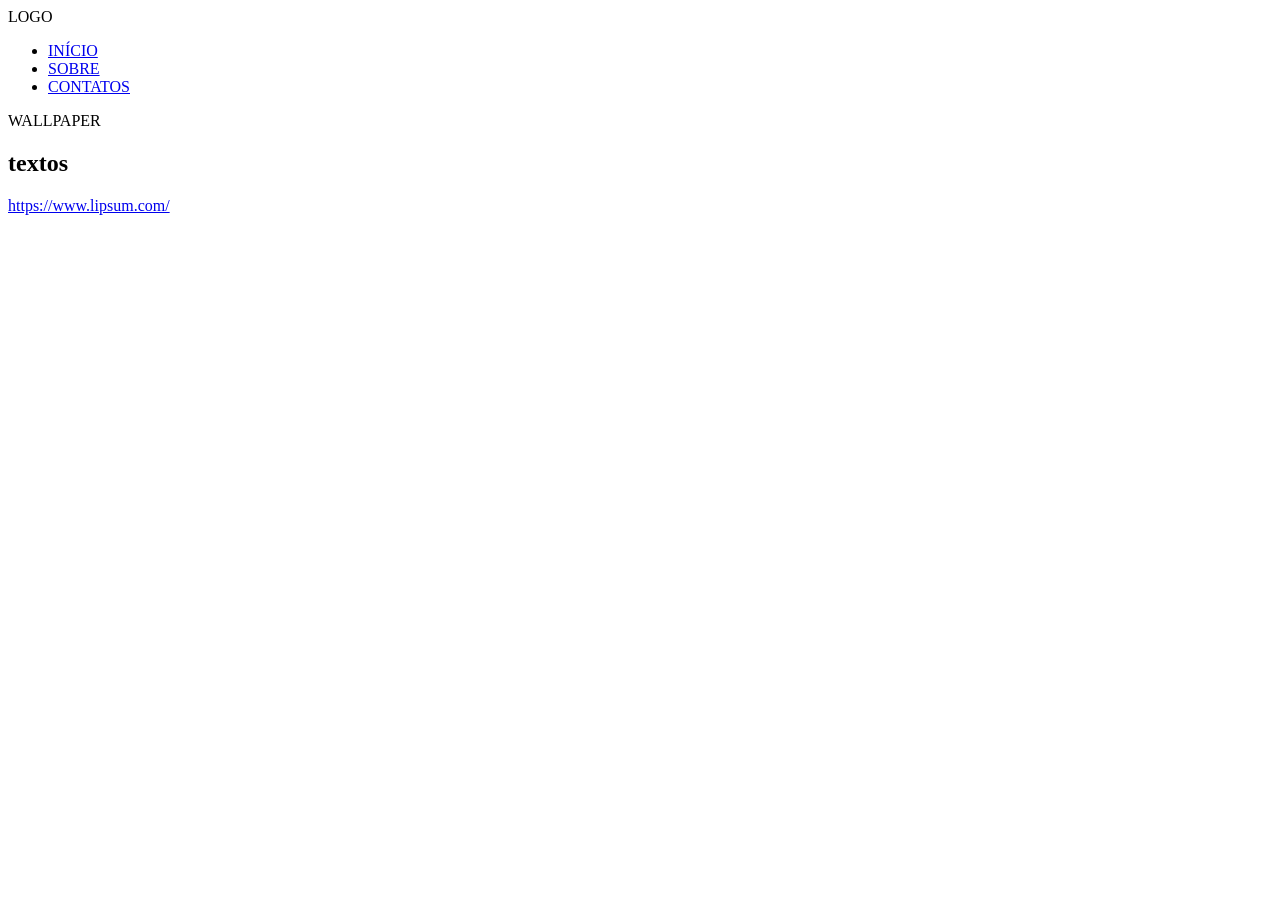
==== index.html @ 269c40d5 "Add files via upload" ====
<html lang="pt-br">
<head>
    <meta charset="UTF-8">
    <meta name="viewport" content="width=device-width, initial-scale=1.0">
    <title>Agasalho</title>
    <link rel="icon" type="image/svg+xml" href="favicon.svg">
    <link rel="stylesheet" href="styles.css">
</head>
<body>
    <div class="page">
        <header>
            <div class="header-inner">
                <div class="logo-box"> 
                    LOGO
                </div>
                <nav>
                    <ul>
                        <li><a href="#">INÍCIO</a></li>
                        <li><a href="#">SOBRE</a></li>
                        <li><a href="#">CONTATOS</a></li>
                    </ul>
                </nav>
            </div>
        </header>

        <main>
            <section class="wallpaper">
                WALLPAPER
            </section>

            <section class="content">
                <h2>textos</h2>
                <p><a href="https://www.lipsum.com/" target="_blank" rel="noopener noreferrer">https://www.lipsum.com/</a></p>
            </section>
        </main>
    </div>
</body>
</html>
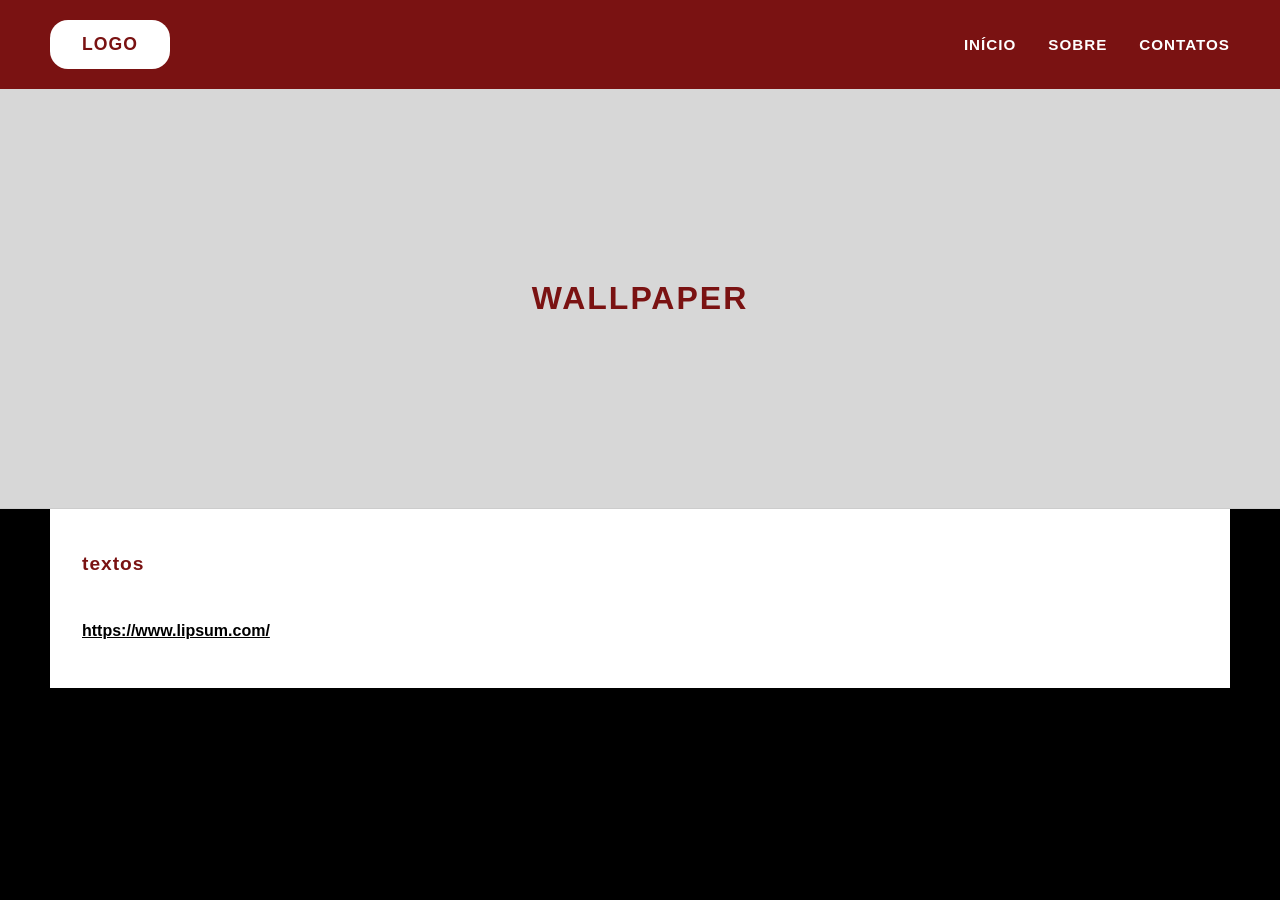
==== commit 452bba8a: "Movendo os códigos para a parte principal" ====
--- a/index.html
+++ b/index.html
@@ -1,38 +1,38 @@
-<html lang="pt-br">
-<head>
-    <meta charset="UTF-8">
-    <meta name="viewport" content="width=device-width, initial-scale=1.0">
-    <title>Agasalho</title>
-    <link rel="icon" type="image/svg+xml" href="favicon.svg">
-    <link rel="stylesheet" href="styles.css">
-</head>
-<body>
-    <div class="page">
-        <header>
-            <div class="header-inner">
-                <div class="logo-box"> 
-                    LOGO
-                </div>
-                <nav>
-                    <ul>
-                        <li><a href="#">INÍCIO</a></li>
-                        <li><a href="#">SOBRE</a></li>
-                        <li><a href="#">CONTATOS</a></li>
-                    </ul>
-                </nav>
-            </div>
-        </header>
-
-        <main>
-            <section class="wallpaper">
-                WALLPAPER
-            </section>
-
-            <section class="content">
-                <h2>textos</h2>
-                <p><a href="https://www.lipsum.com/" target="_blank" rel="noopener noreferrer">https://www.lipsum.com/</a></p>
-            </section>
-        </main>
-    </div>
-</body>
+<html lang="pt-br">
+<head>
+    <meta charset="UTF-8">
+    <meta name="viewport" content="width=device-width, initial-scale=1.0">
+    <title>Agasalho</title>
+    <link rel="icon" type="image/svg+xml" href="favicon.svg">
+    <link rel="stylesheet" href="styles.css">
+</head>
+<body>
+    <div class="page">
+        <header>
+            <div class="header-inner">
+                <div class="logo-box"> 
+                    LOGO
+                </div>
+                <nav>
+                    <ul>
+                        <li><a href="#">INÍCIO</a></li>
+                        <li><a href="#">SOBRE</a></li>
+                        <li><a href="#">CONTATOS</a></li>
+                    </ul>
+                </nav>
+            </div>
+        </header>
+
+        <main>
+            <section class="wallpaper">
+                WALLPAPER
+            </section>
+
+            <section class="content">
+                <h2>textos</h2>
+                <p><a href="https://www.lipsum.com/" target="_blank" rel="noopener noreferrer">https://www.lipsum.com/</a></p>
+            </section>
+        </main>
+    </div>
+</body>
 </html> 
--- a/styles.css
+++ b/styles.css
@@ -0,0 +1,152 @@
+:root {
+    --bg-header: #7a1212;
+    --text-white: #ffffff;
+    --text-dark: #5f1414;
+    --bg-wallpaper: #d7d7d7;
+    --section-bg: #f5f5f5;
+    --font-family: 'Segoe UI', Tahoma, Geneva, Verdana, sans-serif;
+}
+
+* {
+    box-sizing: border-box;
+    margin: 0;
+    padding: 0;
+}
+
+body {
+    font-family: var(--font-family);
+    background: #000;
+    color: var(--text-dark);
+}
+
+.page {
+    min-height: 100vh;
+    display: flex;
+    flex-direction: column;
+}
+
+header {
+    background: var(--bg-header);
+    color: var(--text-white);
+    padding: 20px 32px;
+}
+
+.header-inner {
+    max-width: 1180px;
+    margin: 0 auto;
+    display: flex;
+    align-items: center;
+    justify-content: space-between;
+    gap: 16px;
+}
+
+.logo-box {
+    display: flex;
+    align-items: center;
+    justify-content: center;
+    gap: 10px;
+    background: #fff;
+    color: var(--bg-header);
+    border-radius: 18px;
+    padding: 14px 22px;
+    font-weight: 800;
+    letter-spacing: 1px;
+    min-width: 120px;
+    text-align: center;
+    font-size: 1.1rem;
+}
+
+.logo-icon {
+    width: 22px;
+    height: 22px;
+}
+
+nav ul {
+    list-style: none;
+    display: flex;
+    gap: 32px;
+    align-items: center;
+    flex-wrap: wrap;
+}
+
+nav a {
+    text-decoration: none;
+    color: var(--text-white);
+    font-weight: 800;
+    letter-spacing: 1px;
+    font-size: 0.95rem;
+}
+
+main {
+    flex: 1;
+    width: 100%;
+    margin: 0 auto;
+}
+
+.wallpaper {
+    background: var(--bg-wallpaper);
+    min-height: 420px;
+    display: flex;
+    align-items: center;
+    justify-content: center;
+    text-transform: uppercase;
+    letter-spacing: 2px;
+    color: var(--bg-header);
+    font-size: 2rem;
+    font-weight: 800;
+    border-bottom: 1px solid #ccc;
+}
+
+.content {
+    max-width: 1180px;
+    margin: 0 auto;
+    background: #fff;
+    padding: 44px 32px;
+}
+
+.content h2 {
+    color: var(--bg-header);
+    font-size: 1.2rem;
+    margin-bottom: 18px;
+    text-transform: lowercase;
+    letter-spacing: 1px;
+}
+
+.content p {
+    font-size: 1rem;
+    line-height: 1.7;
+    max-width: 780px;
+}
+
+.content a {
+    display: inline-block;
+    margin-top: 24px;
+    color: #000;
+    text-decoration: underline;
+    font-weight: 700;
+}
+
+@media (max-width: 760px) {
+    header {
+        padding: 16px 18px;
+    }
+
+    .header-inner {
+        flex-direction: column;
+        align-items: stretch;
+    }
+
+    nav ul {
+        justify-content: center;
+        gap: 18px;
+    }
+
+    .wallpaper {
+        min-height: 320px;
+        font-size: 1.6rem;
+    }
+
+    .content {
+        padding: 28px 20px;
+    }
+}
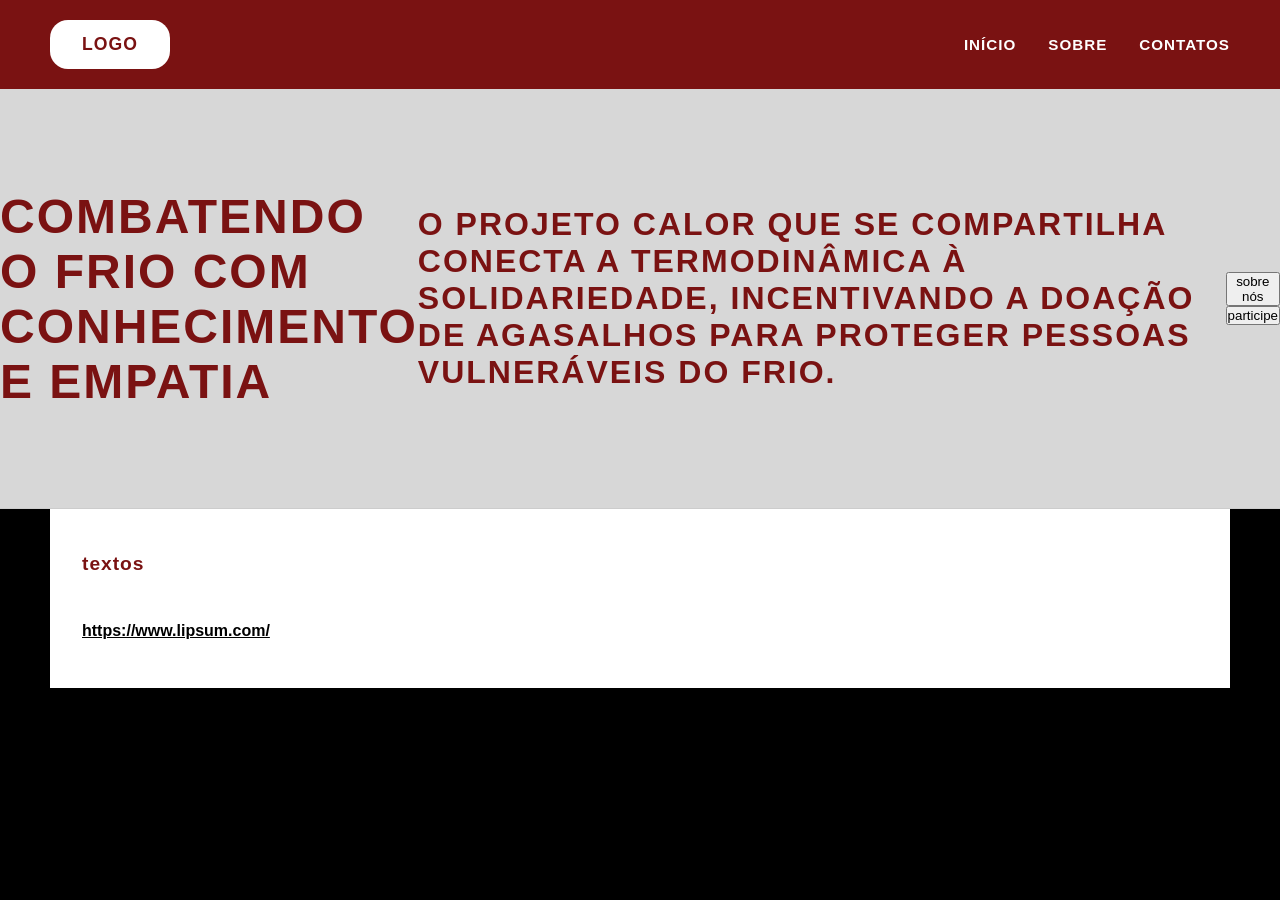
==== commit 14a51acb: "seção wallpaper" ====
--- a/index.html
+++ b/index.html
@@ -25,7 +25,12 @@
 
         <main>
             <section class="wallpaper">
-                WALLPAPER
+                <h1>Combatendo o frio com conhecimento e empatia</h1>
+                <p>O projeto Calor que se compartilha conecta a Termodinâmica à solidariedade, incentivando a doação de agasalhos para proteger pessoas vulneráveis do frio.</p>
+                <div><button class="SOBRE">sobre nós</button>
+                <button class="participe">participe</button>
+                </div>
+                <img src="Pessoacasaco.png" alt="">
             </section>
 
             <section class="content">
@@ -35,4 +40,4 @@
         </main>
     </div>
 </body>
-</html> +</html> 
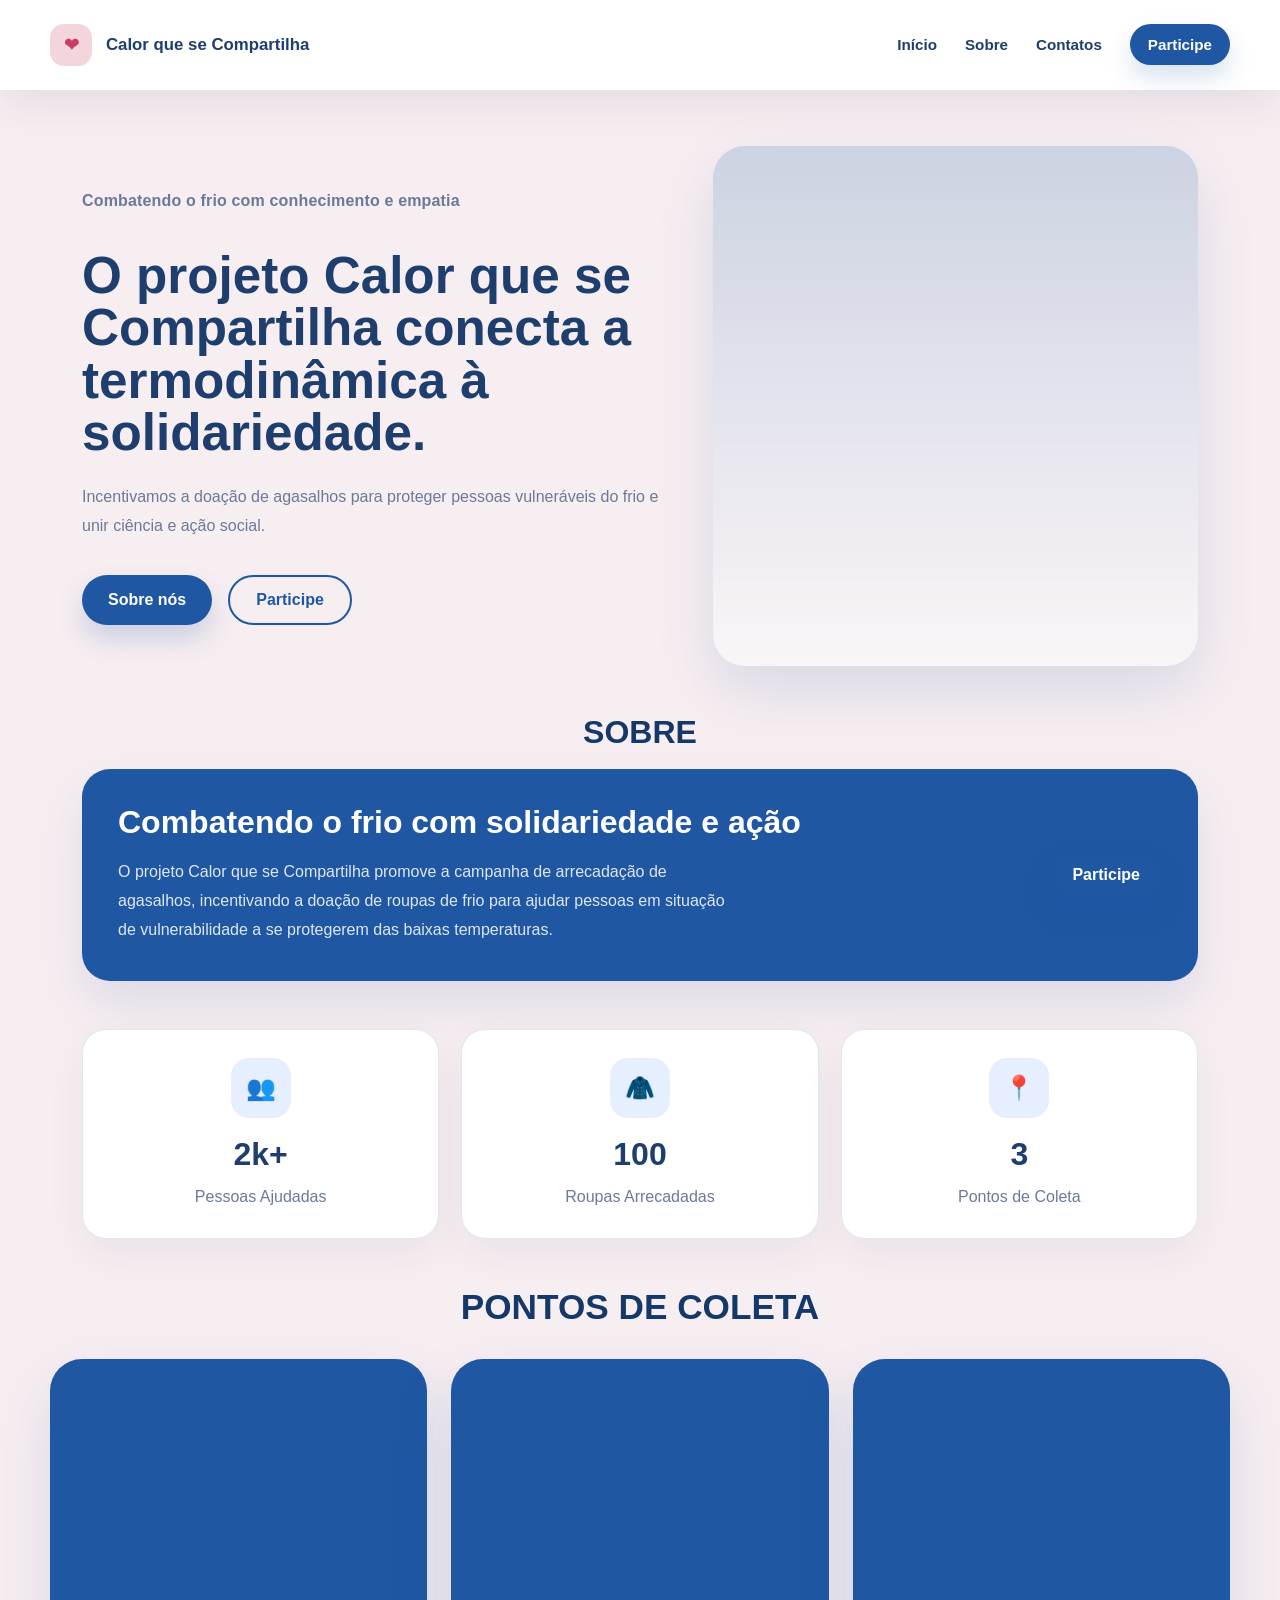
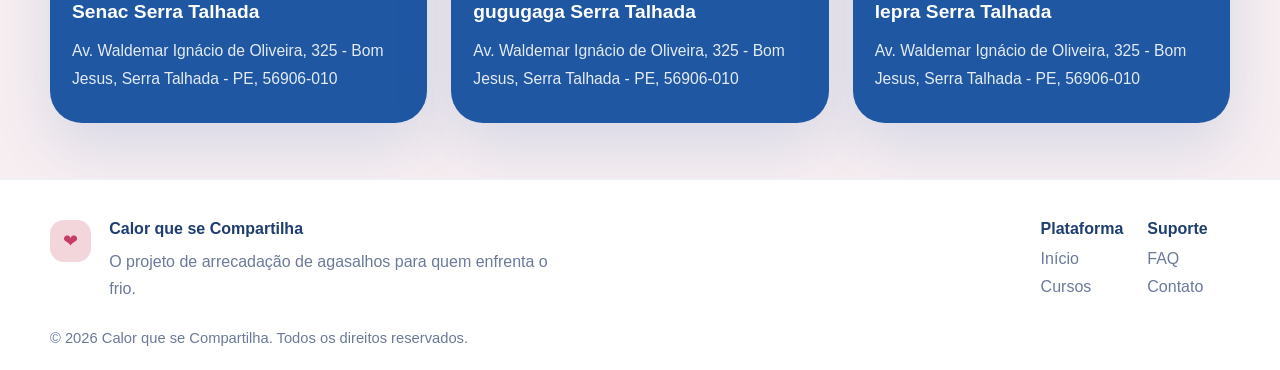
==== commit c4ec9c35: "fazendo" ====
--- a/index.html
+++ b/index.html
@@ -2,7 +2,7 @@
 <head>
     <meta charset="UTF-8">
     <meta name="viewport" content="width=device-width, initial-scale=1.0">
-    <title>Agasalho</title>
+    <title>Calor que se Compartilha</title>
     <link rel="icon" type="image/svg+xml" href="favicon.svg">
     <link rel="stylesheet" href="styles.css">
 </head>
@@ -10,34 +10,117 @@
     <div class="page">
         <header>
             <div class="header-inner">
-                <div class="logo-box"> 
-                    LOGO
-                </div>
+                <a class="logo" href="#">
+                    <span class="logo-mark" aria-hidden="true">❤</span>
+                    <span>Calor que se Compartilha</span>
+                </a>
+
                 <nav>
                     <ul>
-                        <li><a href="#">INÍCIO</a></li>
-                        <li><a href="#">SOBRE</a></li>
-                        <li><a href="#">CONTATOS</a></li>
+                        <li><a href="#">Início</a></li>
+                        <li><a href="#sobre">Sobre</a></li>
+                        <li><a href="#contatos">Contatos</a></li>
+                        <li><a class="btn-nav" href="#participe">Participe</a></li>
                     </ul>
                 </nav>
             </div>
         </header>
 
         <main>
-            <section class="wallpaper">
-                <h1>Combatendo o frio com conhecimento e empatia</h1>
-                <p>O projeto Calor que se compartilha conecta a Termodinâmica à solidariedade, incentivando a doação de agasalhos para proteger pessoas vulneráveis do frio.</p>
-                <div><button class="SOBRE">sobre nós</button>
-                <button class="participe">participe</button>
+            <section class="hero">
+                <div class="hero-copy">
+                    <p class="eyebrow">Combatendo o frio com conhecimento e empatia</p>
+                    <h1>O projeto Calor que se Compartilha conecta a termodinâmica à solidariedade.</h1>
+                    <p>Incentivamos a doação de agasalhos para proteger pessoas vulneráveis do frio e unir ciência e ação social.</p>
+                    <div class="hero-actions">
+                        <a class="btn btn-primary" href="#sobre">Sobre nós</a>
+                        <a class="btn btn-secondary" href="#participe">Participe</a>
+                    </div>
                 </div>
-                <img src="Pessoacasaco.png" alt="">
+                <div class="hero-visual" aria-hidden="true"></div>
             </section>
 
-            <section class="content">
-                <h2>textos</h2>
-                <p><a href="https://www.lipsum.com/" target="_blank" rel="noopener noreferrer">https://www.lipsum.com/</a></p>
+            <section class="about" id="sobre">
+                <div class="section-title">SOBRE</div>
+                <div class="about-card">
+                    <div>
+                        <h2>Combatendo o frio com solidariedade e ação</h2>
+                        <p>O projeto Calor que se Compartilha promove a campanha de arrecadação de agasalhos, incentivando a doação de roupas de frio para ajudar pessoas em situação de vulnerabilidade a se protegerem das baixas temperaturas.</p>
+                    </div>
+                    <a class="btn btn-primary btn-small" href="#participe">Participe</a>
+                </div>
+            </section>
+
+            <section class="stats">
+                <article class="stat-card">
+                    <div class="stat-icon">👥</div>
+                    <strong>2k+</strong>
+                    <p>Pessoas Ajudadas</p>
+                </article>
+                <article class="stat-card">
+                    <div class="stat-icon">🧥</div>
+                    <strong>100</strong>
+                    <p>Roupas Arrecadadas</p>
+                </article>
+                <article class="stat-card">
+                    <div class="stat-icon">📍</div>
+                    <strong>3</strong>
+                    <p>Pontos de Coleta</p>
+                </article>
+            </section>
+
+            <section class="collect-points" id="contatos">
+                <h2>PONTOS DE COLETA</h2>
+                <div class="points-grid">
+                    <article class="point-card">
+                        <div class="point-image image-1"></div>
+                        <div class="point-copy">
+                            <h3>Senac Serra Talhada</h3>
+                            <p>Av. Waldemar Ignácio de Oliveira, 325 - Bom Jesus, Serra Talhada - PE, 56906-010</p>
+                        </div>
+                    </article>
+                    <article class="point-card">
+                        <div class="point-image image-2"></div>
+                        <div class="point-copy">
+                            <h3>gugugaga Serra Talhada</h3>
+                            <p>Av. Waldemar Ignácio de Oliveira, 325 - Bom Jesus, Serra Talhada - PE, 56906-010</p>
+                        </div>
+                    </article>
+                    <article class="point-card">
+                        <div class="point-image image-3"></div>
+                        <div class="point-copy">
+                            <h3>lepra Serra Talhada</h3>
+                            <p>Av. Waldemar Ignácio de Oliveira, 325 - Bom Jesus, Serra Talhada - PE, 56906-010</p>
+                        </div>
+                    </article>
+                </div>
             </section>
         </main>
+
+        <footer>
+            <div class="footer-inner">
+                <div class="footer-brand">
+                    <span class="logo-mark">❤</span>
+                    <div>
+                        <strong>Calor que se Compartilha</strong>
+                        <p>O projeto de arrecadação de agasalhos para quem enfrenta o frio.</p>
+                    </div>
+                </div>
+                <div class="footer-links">
+                    <div>
+                        <span class="footer-title">Plataforma</span>
+                        <a href="#">Início</a>
+                        <a href="#">Cursos</a>
+                    </div>
+                    <div>
+                        <span class="footer-title">Suporte</span>
+                        <a href="#">FAQ</a>
+                        <a href="#">Contato</a>
+                    </div>
+                </div>
+            </div>
+            <div class="footer-copy">© 2026 Calor que se Compartilha. Todos os direitos reservados.</div>
+        </footer>
     </div>
 </body>
-</html> 
+</html> 
--- a/styles.css
+++ b/styles.css
@@ -1,9 +1,15 @@
 :root {
-    --bg-header: #7a1212;
-    --text-white: #ffffff;
-    --text-dark: #5f1414;
-    --bg-wallpaper: #d7d7d7;
-    --section-bg: #f5f5f5;
+    --bg: #f7eef1;
+    --bg-soft: #e7f1fb;
+    --bg-card: #ffffff;
+    --text-primary: #1e3e6e;
+    --text-secondary: #374a68;
+    --text-muted: #6b7a99;
+    --blue: #1f57a3;
+    --blue-dark: #143968;
+    --blue-soft: #e6efff;
+    --border: rgba(30, 62, 110, 0.12);
+    --radius: 28px;
     --font-family: 'Segoe UI', Tahoma, Geneva, Verdana, sans-serif;
 }
 
@@ -13,10 +19,19 @@
     padding: 0;
 }
 
+html {
+    scroll-behavior: smooth;
+}
+
 body {
     font-family: var(--font-family);
-    background: #000;
-    color: var(--text-dark);
+    background: var(--bg);
+    color: var(--text-primary);
+}
+
+img {
+    max-width: 100%;
+    display: block;
 }
 
 .page {
@@ -26,9 +41,12 @@
 }
 
 header {
-    background: var(--bg-header);
-    color: var(--text-white);
-    padding: 20px 32px;
+    background: #ffffff;
+    padding: 24px 32px;
+    box-shadow: 0 16px 40px rgba(23, 51, 93, 0.08);
+    position: sticky;
+    top: 0;
+    z-index: 10;
 }
 
 .header-inner {
@@ -37,98 +55,372 @@
     display: flex;
     align-items: center;
     justify-content: space-between;
-    gap: 16px;
-}
-
-.logo-box {
-    display: flex;
+    gap: 24px;
+}
+
+.logo {
+    display: inline-flex;
+    align-items: center;
+    gap: 14px;
+    color: var(--text-primary);
+    font-weight: 800;
+    text-decoration: none;
+    font-size: 1.05rem;
+}
+
+.logo-mark {
+    display: inline-flex;
     align-items: center;
     justify-content: center;
-    gap: 10px;
-    background: #fff;
-    color: var(--bg-header);
-    border-radius: 18px;
-    padding: 14px 22px;
-    font-weight: 800;
-    letter-spacing: 1px;
-    min-width: 120px;
-    text-align: center;
+    width: 42px;
+    height: 42px;
+    border-radius: 14px;
+    background: #f3d6dc;
+    color: #c63d65;
     font-size: 1.1rem;
-}
-
-.logo-icon {
-    width: 22px;
-    height: 22px;
 }
 
 nav ul {
     list-style: none;
     display: flex;
-    gap: 32px;
-    align-items: center;
+    align-items: center;
+    gap: 28px;
     flex-wrap: wrap;
 }
 
 nav a {
     text-decoration: none;
-    color: var(--text-white);
-    font-weight: 800;
-    letter-spacing: 1px;
+    color: var(--text-primary);
+    font-weight: 700;
     font-size: 0.95rem;
+}
+
+.btn-nav {
+    padding: 12px 18px;
+    border-radius: 999px;
+    background: var(--blue);
+    color: #fff;
+    box-shadow: 0 12px 24px rgba(31, 87, 163, 0.18);
 }
 
 main {
     flex: 1;
     width: 100%;
-    margin: 0 auto;
-}
-
-.wallpaper {
-    background: var(--bg-wallpaper);
-    min-height: 420px;
-    display: flex;
+}
+
+.hero {
+    display: grid;
+    grid-template-columns: 1.2fr 1fr;
+    gap: 48px;
+    align-items: center;
+    max-width: 1180px;
+    margin: 0 auto;
+    padding: 56px 32px 36px;
+}
+
+.hero-copy {
+    max-width: 620px;
+}
+
+.eyebrow {
+    display: inline-block;
+    margin-bottom: 22px;
+    font-weight: 700;
+    color: var(--blue);
+    letter-spacing: 0.01em;
+}
+
+.hero h1 {
+    font-size: clamp(2.7rem, 4vw, 4.2rem);
+    line-height: 1.02;
+    margin-bottom: 24px;
+    color: var(--text-primary);
+}
+
+.hero-copy p {
+    max-width: 590px;
+    line-height: 1.8;
+    color: var(--text-muted);
+    margin-bottom: 34px;
+    font-size: 1rem;
+}
+
+.hero-actions {
+    display: flex;
+    flex-wrap: wrap;
+    gap: 16px;
+}
+
+.btn {
+    display: inline-flex;
     align-items: center;
     justify-content: center;
-    text-transform: uppercase;
-    letter-spacing: 2px;
-    color: var(--bg-header);
+    padding: 14px 26px;
+    border-radius: 999px;
+    font-weight: 700;
+    text-decoration: none;
+    transition: transform 0.25s ease, box-shadow 0.25s ease, background 0.25s ease;
+}
+
+.btn:hover {
+    transform: translateY(-1px);
+}
+
+.btn-primary {
+    background: var(--blue);
+    color: #fff;
+    box-shadow: 0 14px 28px rgba(31, 87, 163, 0.2);
+}
+
+.btn-secondary {
+    background: transparent;
+    border: 2px solid var(--blue);
+    color: var(--blue);
+}
+
+.btn-small {
+    padding: 12px 22px;
+}
+
+.hero-visual {
+    min-height: 520px;
+    border-radius: 32px;
+    background: linear-gradient(180deg, rgba(10, 87, 160, 0.18) 0%, rgba(255,255,255,0.42) 100%), url('https://images.unsplash.com/photo-1519681393784-d120267933ba?auto=format&fit=crop&w=900&q=80') center/cover no-repeat;
+    box-shadow: 0 24px 60px rgba(31, 87, 163, 0.14);
+}
+
+.section-title {
+    max-width: 1180px;
+    margin: 0 auto;
+    text-align: center;
     font-size: 2rem;
     font-weight: 800;
-    border-bottom: 1px solid #ccc;
-}
-
-.content {
-    max-width: 1180px;
-    margin: 0 auto;
+    color: var(--blue-dark);
+    margin-bottom: 18px;
+}
+
+.about {
+    max-width: 1180px;
+    margin: 0 auto;
+    padding: 12px 32px 48px;
+}
+
+.about-card {
+    background: var(--blue);
+    color: #fff;
+    border-radius: var(--radius);
+    padding: 36px;
+    display: flex;
+    justify-content: space-between;
+    gap: 24px;
+    align-items: center;
+    box-shadow: 0 24px 50px rgba(31, 87, 163, 0.12);
+}
+
+.about-card h2 {
+    font-size: 2rem;
+    line-height: 1.1;
+    margin-bottom: 18px;
+}
+
+.about-card p {
+    max-width: 620px;
+    line-height: 1.8;
+    color: rgba(255,255,255,0.86);
+}
+
+.stats {
+    display: grid;
+    grid-template-columns: repeat(3, minmax(0, 1fr));
+    gap: 22px;
+    max-width: 1180px;
+    margin: 0 auto;
+    padding: 0 32px 48px;
+}
+
+.stat-card {
     background: #fff;
-    padding: 44px 32px;
-}
-
-.content h2 {
-    color: var(--bg-header);
+    border: 1px solid var(--border);
+    border-radius: 24px;
+    padding: 28px 24px;
+    text-align: center;
+    box-shadow: 0 16px 40px rgba(23, 51, 93, 0.06);
+}
+
+.stat-icon {
+    width: 60px;
+    height: 60px;
+    margin: 0 auto 18px;
+    border-radius: 18px;
+    background: var(--blue-soft);
+    display: grid;
+    place-items: center;
+    font-size: 1.5rem;
+}
+
+.stat-card strong {
+    display: block;
+    font-size: 2rem;
+    margin-bottom: 10px;
+    color: var(--text-primary);
+}
+
+.stat-card p {
+    color: var(--text-muted);
+    line-height: 1.7;
+}
+
+.collect-points {
+    max-width: 1180px;
+    margin: 0 auto;
+    padding-bottom: 56px;
+}
+
+.collect-points h2 {
+    text-align: center;
+    font-size: 2.2rem;
+    color: var(--blue-dark);
+    margin-bottom: 32px;
+}
+
+.points-grid {
+    display: grid;
+    grid-template-columns: repeat(3, minmax(0, 1fr));
+    gap: 24px;
+}
+
+.point-card {
+    background: var(--blue);
+    border-radius: 32px;
+    overflow: hidden;
+    color: #fff;
+    box-shadow: 0 24px 60px rgba(31, 87, 163, 0.14);
+}
+
+.point-image {
+    min-height: 220px;
+    background-size: cover;
+    background-position: center;
+}
+
+.image-1 {
+    background-image: url('https://images.unsplash.com/photo-1500530855697-b586d89ba3ee?auto=format&fit=crop&w=900&q=80');
+}
+
+.image-2 {
+    background-image: url('https://images.unsplash.com/photo-1512436991641-6745cdb1723f?auto=format&fit=crop&w=900&q=80');
+}
+
+.image-3 {
+    background-image: url('https://images.unsplash.com/photo-1500648767791-00dcc994a43e?auto=format&fit=crop&w=900&q=80');
+}
+
+.point-copy {
+    padding: 22px 22px 30px;
+}
+
+.point-copy h3 {
+    margin-bottom: 14px;
     font-size: 1.2rem;
-    margin-bottom: 18px;
-    text-transform: lowercase;
-    letter-spacing: 1px;
-}
-
-.content p {
+}
+
+.point-copy p {
+    line-height: 1.8;
+    color: rgba(255,255,255,0.88);
+    font-size: 0.98rem;
+}
+
+footer {
+    background: #ffffff;
+    padding: 40px 32px 24px;
+    border-top: 1px solid rgba(31, 87, 163, 0.08);
+}
+
+.footer-inner {
+    max-width: 1180px;
+    margin: 0 auto;
+    display: flex;
+    justify-content: space-between;
+    gap: 32px;
+    flex-wrap: wrap;
+    align-items: flex-start;
+}
+
+.footer-brand {
+    display: flex;
+    align-items: flex-start;
+    gap: 18px;
+    max-width: 520px;
+}
+
+.footer-brand strong {
+    display: block;
+    margin-bottom: 10px;
     font-size: 1rem;
+}
+
+.footer-brand p {
+    color: var(--text-muted);
     line-height: 1.7;
-    max-width: 780px;
-}
-
-.content a {
-    display: inline-block;
-    margin-top: 24px;
-    color: #000;
-    text-decoration: underline;
-    font-weight: 700;
-}
-
-@media (max-width: 760px) {
+}
+
+.footer-links {
+    display: grid;
+    grid-template-columns: repeat(2, minmax(0, 1fr));
+    gap: 24px;
+}
+
+.footer-title {
+    display: block;
+    font-weight: 800;
+    margin-bottom: 12px;
+    color: var(--text-primary);
+}
+
+footer a {
+    display: block;
+    color: var(--text-muted);
+    text-decoration: none;
+    margin-bottom: 10px;
+    transition: color 0.2s ease;
+}
+
+footer a:hover {
+    color: var(--blue);
+}
+
+.footer-copy {
+    max-width: 1180px;
+    margin: 24px auto 0;
+    color: var(--text-muted);
+    font-size: 0.92rem;
+}
+
+@media (max-width: 980px) {
+    .hero {
+        grid-template-columns: 1fr;
+    }
+
+    .hero-visual {
+        min-height: 420px;
+    }
+
+    .about-card {
+        flex-direction: column;
+        align-items: stretch;
+        text-align: left;
+    }
+
+    .stats,
+    .points-grid,
+    .footer-links {
+        grid-template-columns: 1fr;
+    }
+}
+
+@media (max-width: 680px) {
     header {
-        padding: 16px 18px;
+        padding: 18px 20px;
     }
 
     .header-inner {
@@ -138,15 +430,24 @@
 
     nav ul {
         justify-content: center;
-        gap: 18px;
-    }
-
-    .wallpaper {
-        min-height: 320px;
-        font-size: 1.6rem;
-    }
-
-    .content {
-        padding: 28px 20px;
-    }
-}
+        gap: 16px;
+    }
+
+    .hero {
+        padding: 40px 20px 28px;
+    }
+
+    .section-title,
+    .collect-points h2 {
+        font-size: 1.75rem;
+    }
+
+    .about-card {
+        padding: 28px;
+    }
+
+    .point-card {
+        border-radius: 24px;
+    }
+}
+
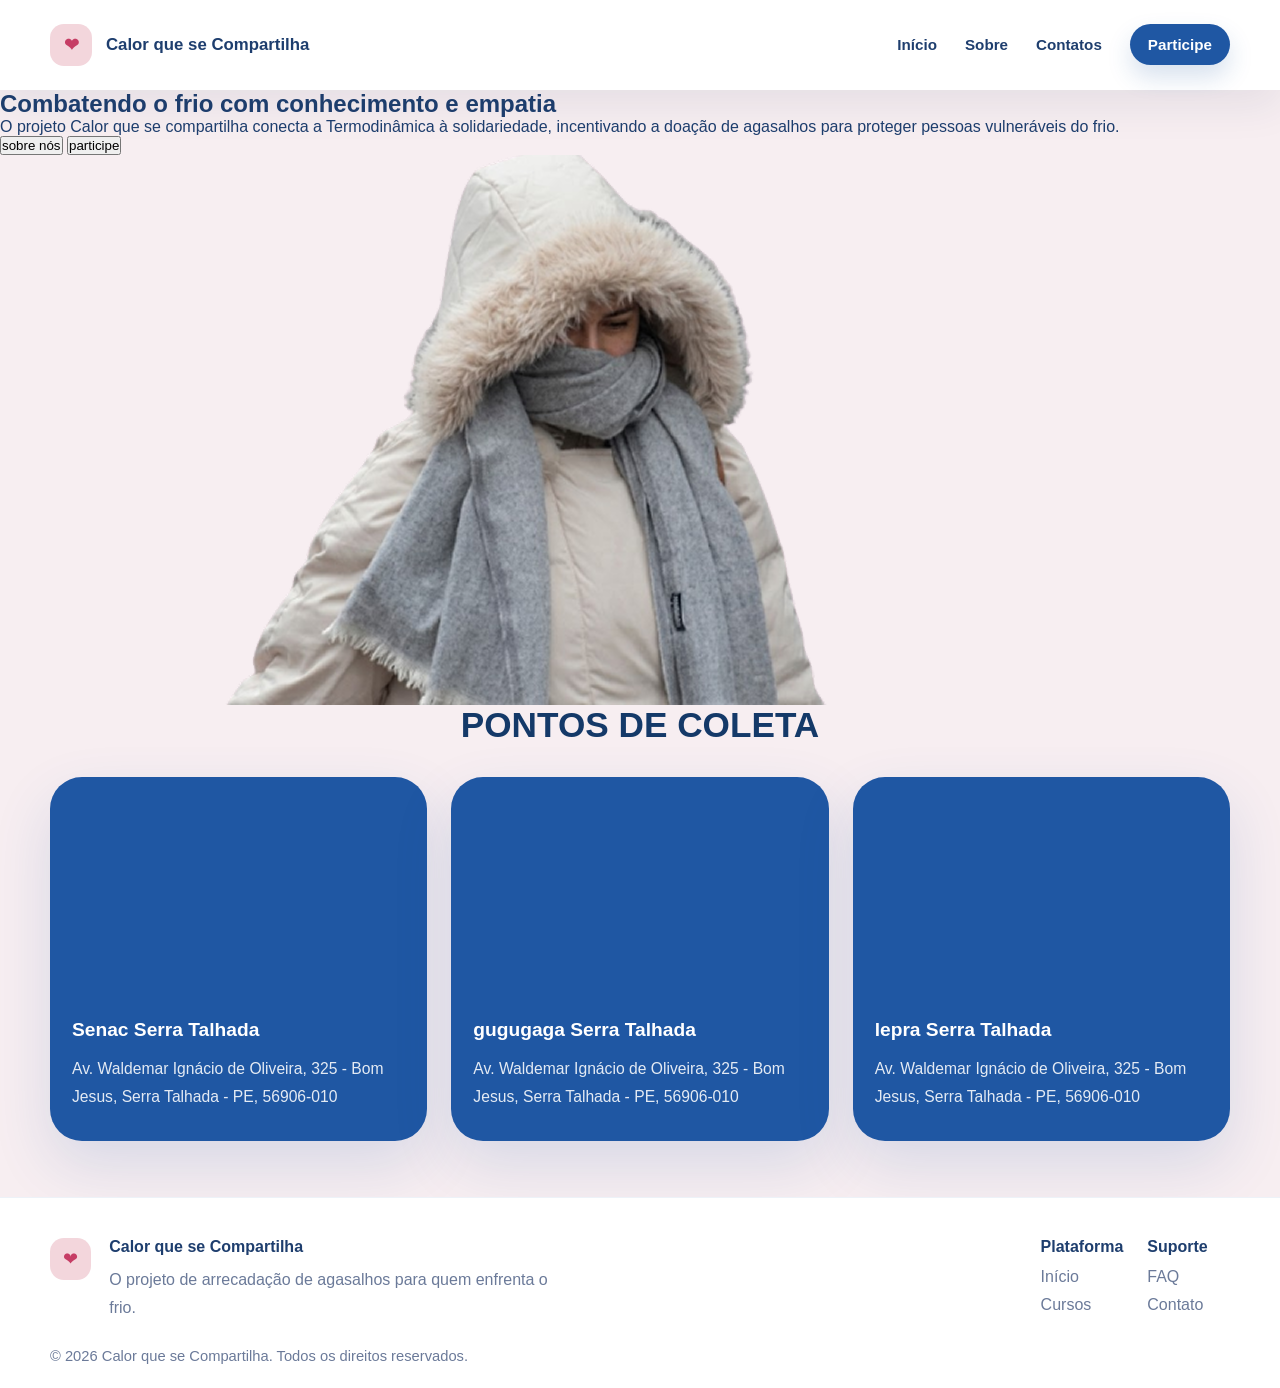
==== commit cc3c5e78: "Merge branch 'main' of https://github.com/MagdyelDev/Projeto_Campanha_de_Agasalhos" ====
--- a/index.html
+++ b/index.html
@@ -27,46 +27,13 @@
         </header>
 
         <main>
-            <section class="hero">
-                <div class="hero-copy">
-                    <p class="eyebrow">Combatendo o frio com conhecimento e empatia</p>
-                    <h1>O projeto Calor que se Compartilha conecta a termodinâmica à solidariedade.</h1>
-                    <p>Incentivamos a doação de agasalhos para proteger pessoas vulneráveis do frio e unir ciência e ação social.</p>
-                    <div class="hero-actions">
-                        <a class="btn btn-primary" href="#sobre">Sobre nós</a>
-                        <a class="btn btn-secondary" href="#participe">Participe</a>
-                    </div>
+            <section class="wallpaper">
+                <h1>Combatendo o frio com conhecimento e empatia</h1>
+                <p>O projeto Calor que se compartilha conecta a Termodinâmica à solidariedade, incentivando a doação de agasalhos para proteger pessoas vulneráveis do frio.</p>
+                <div><button class="SOBRE">sobre nós</button>
+                <button class="participe">participe</button>
                 </div>
-                <div class="hero-visual" aria-hidden="true"></div>
-            </section>
-
-            <section class="about" id="sobre">
-                <div class="section-title">SOBRE</div>
-                <div class="about-card">
-                    <div>
-                        <h2>Combatendo o frio com solidariedade e ação</h2>
-                        <p>O projeto Calor que se Compartilha promove a campanha de arrecadação de agasalhos, incentivando a doação de roupas de frio para ajudar pessoas em situação de vulnerabilidade a se protegerem das baixas temperaturas.</p>
-                    </div>
-                    <a class="btn btn-primary btn-small" href="#participe">Participe</a>
-                </div>
-            </section>
-
-            <section class="stats">
-                <article class="stat-card">
-                    <div class="stat-icon">👥</div>
-                    <strong>2k+</strong>
-                    <p>Pessoas Ajudadas</p>
-                </article>
-                <article class="stat-card">
-                    <div class="stat-icon">🧥</div>
-                    <strong>100</strong>
-                    <p>Roupas Arrecadadas</p>
-                </article>
-                <article class="stat-card">
-                    <div class="stat-icon">📍</div>
-                    <strong>3</strong>
-                    <p>Pontos de Coleta</p>
-                </article>
+                <img src="Pessoacasaco.png" alt="">
             </section>
 
             <section class="collect-points" id="contatos">
@@ -123,4 +90,4 @@
         </footer>
     </div>
 </body>
-</html> +</html> 
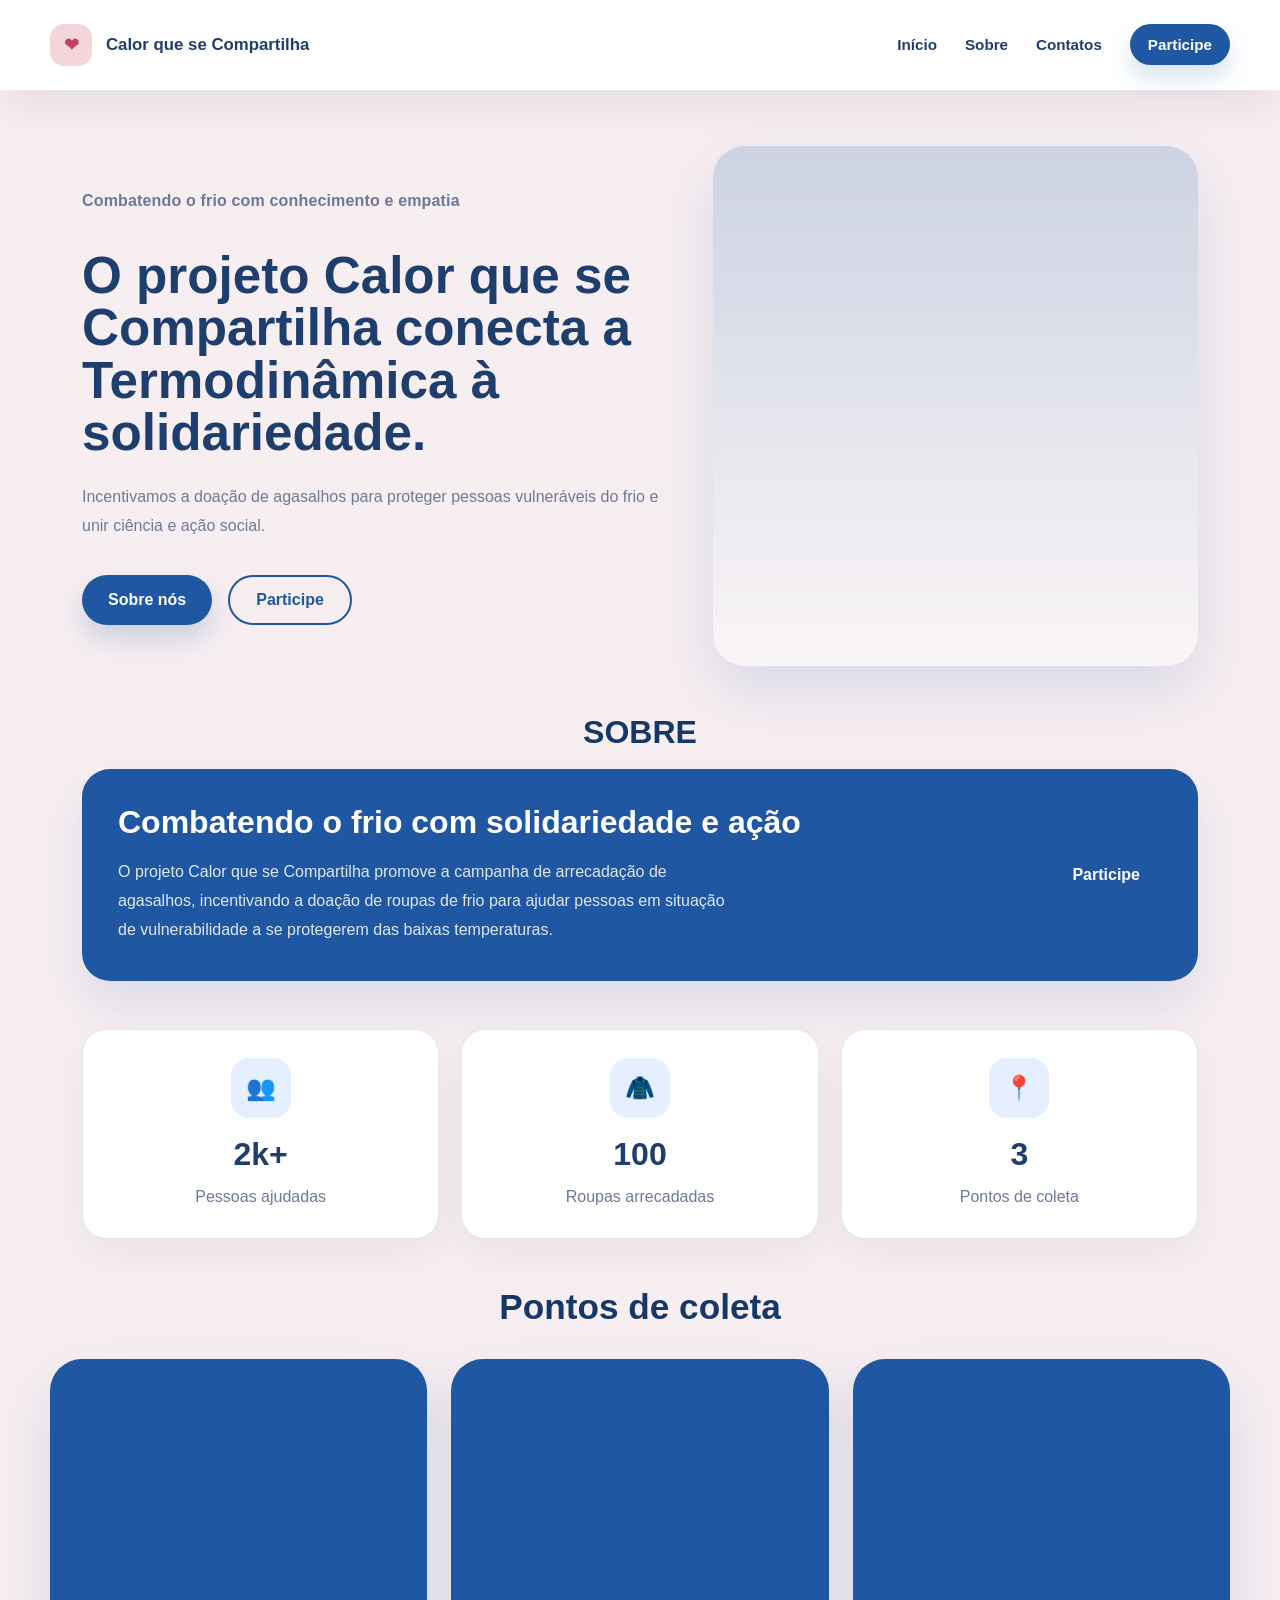
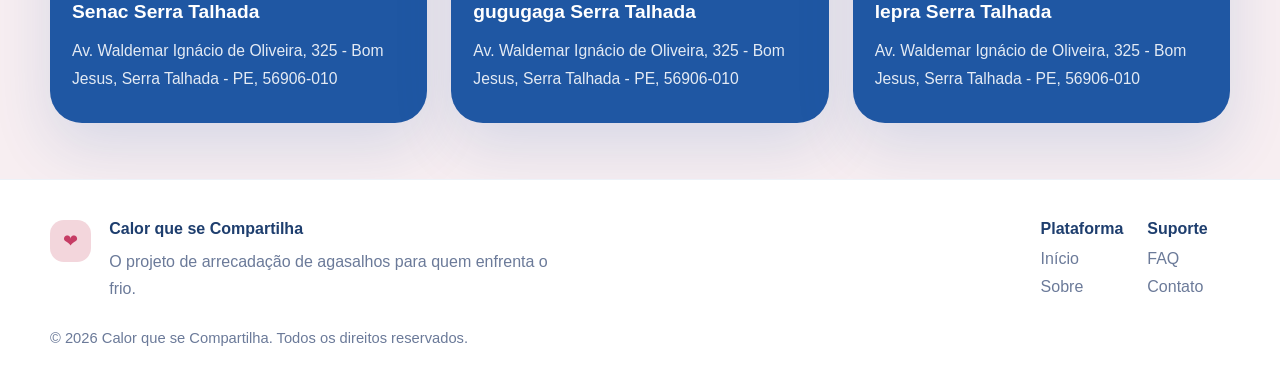
==== commit 98c52353: "faaaaaahhh" ====
--- a/index.html
+++ b/index.html
@@ -14,10 +14,9 @@
                     <span class="logo-mark" aria-hidden="true">❤</span>
                     <span>Calor que se Compartilha</span>
                 </a>
-
                 <nav>
                     <ul>
-                        <li><a href="#">Início</a></li>
+                        <li><a href="#inicio">Início</a></li>
                         <li><a href="#sobre">Sobre</a></li>
                         <li><a href="#contatos">Contatos</a></li>
                         <li><a class="btn-nav" href="#participe">Participe</a></li>
@@ -27,17 +26,50 @@
         </header>
 
         <main>
-            <section class="wallpaper">
-                <h1>Combatendo o frio com conhecimento e empatia</h1>
-                <p>O projeto Calor que se compartilha conecta a Termodinâmica à solidariedade, incentivando a doação de agasalhos para proteger pessoas vulneráveis do frio.</p>
-                <div><button class="SOBRE">sobre nós</button>
-                <button class="participe">participe</button>
+            <section class="hero" id="inicio">
+                <div class="hero-copy">
+                    <p class="eyebrow">Combatendo o frio com conhecimento e empatia</p>
+                    <h1>O projeto Calor que se Compartilha conecta a Termodinâmica à solidariedade.</h1>
+                    <p>Incentivamos a doação de agasalhos para proteger pessoas vulneráveis do frio e unir ciência e ação social.</p>
+                    <div class="hero-actions">
+                        <a class="btn btn-primary" href="#sobre">Sobre nós</a>
+                        <a class="btn btn-secondary" href="#participe">Participe</a>
+                    </div>
                 </div>
-                <img src="Pessoacasaco.png" alt="">
+                <div class="hero-visual" aria-hidden="true"></div>
             </section>
 
-            <section class="collect-points" id="contatos">
-                <h2>PONTOS DE COLETA</h2>
+            <section class="about" id="sobre">
+                <div class="section-title">SOBRE</div>
+                <div class="about-card">
+                    <div>
+                        <h2>Combatendo o frio com solidariedade e ação</h2>
+                        <p>O projeto Calor que se Compartilha promove a campanha de arrecadação de agasalhos, incentivando a doação de roupas de frio para ajudar pessoas em situação de vulnerabilidade a se protegerem das baixas temperaturas.</p>
+                    </div>
+                    <a class="btn btn-primary btn-small" href="#participe">Participe</a>
+                </div>
+            </section>
+
+            <section class="stats">
+                <article class="stat-card">
+                    <div class="stat-icon">👥</div>
+                    <strong>2k+</strong>
+                    <p>Pessoas ajudadas</p>
+                </article>
+                <article class="stat-card">
+                    <div class="stat-icon">🧥</div>
+                    <strong>100</strong>
+                    <p>Roupas arrecadadas</p>
+                </article>
+                <article class="stat-card">
+                    <div class="stat-icon">📍</div>
+                    <strong>3</strong>
+                    <p>Pontos de coleta</p>
+                </article>
+            </section>
+
+            <section class="collect-points" id="participe">
+                <h2>Pontos de coleta</h2>
                 <div class="points-grid">
                     <article class="point-card">
                         <div class="point-image image-1"></div>
@@ -77,7 +109,7 @@
                     <div>
                         <span class="footer-title">Plataforma</span>
                         <a href="#">Início</a>
-                        <a href="#">Cursos</a>
+                        <a href="#">Sobre</a>
                     </div>
                     <div>
                         <span class="footer-title">Suporte</span>
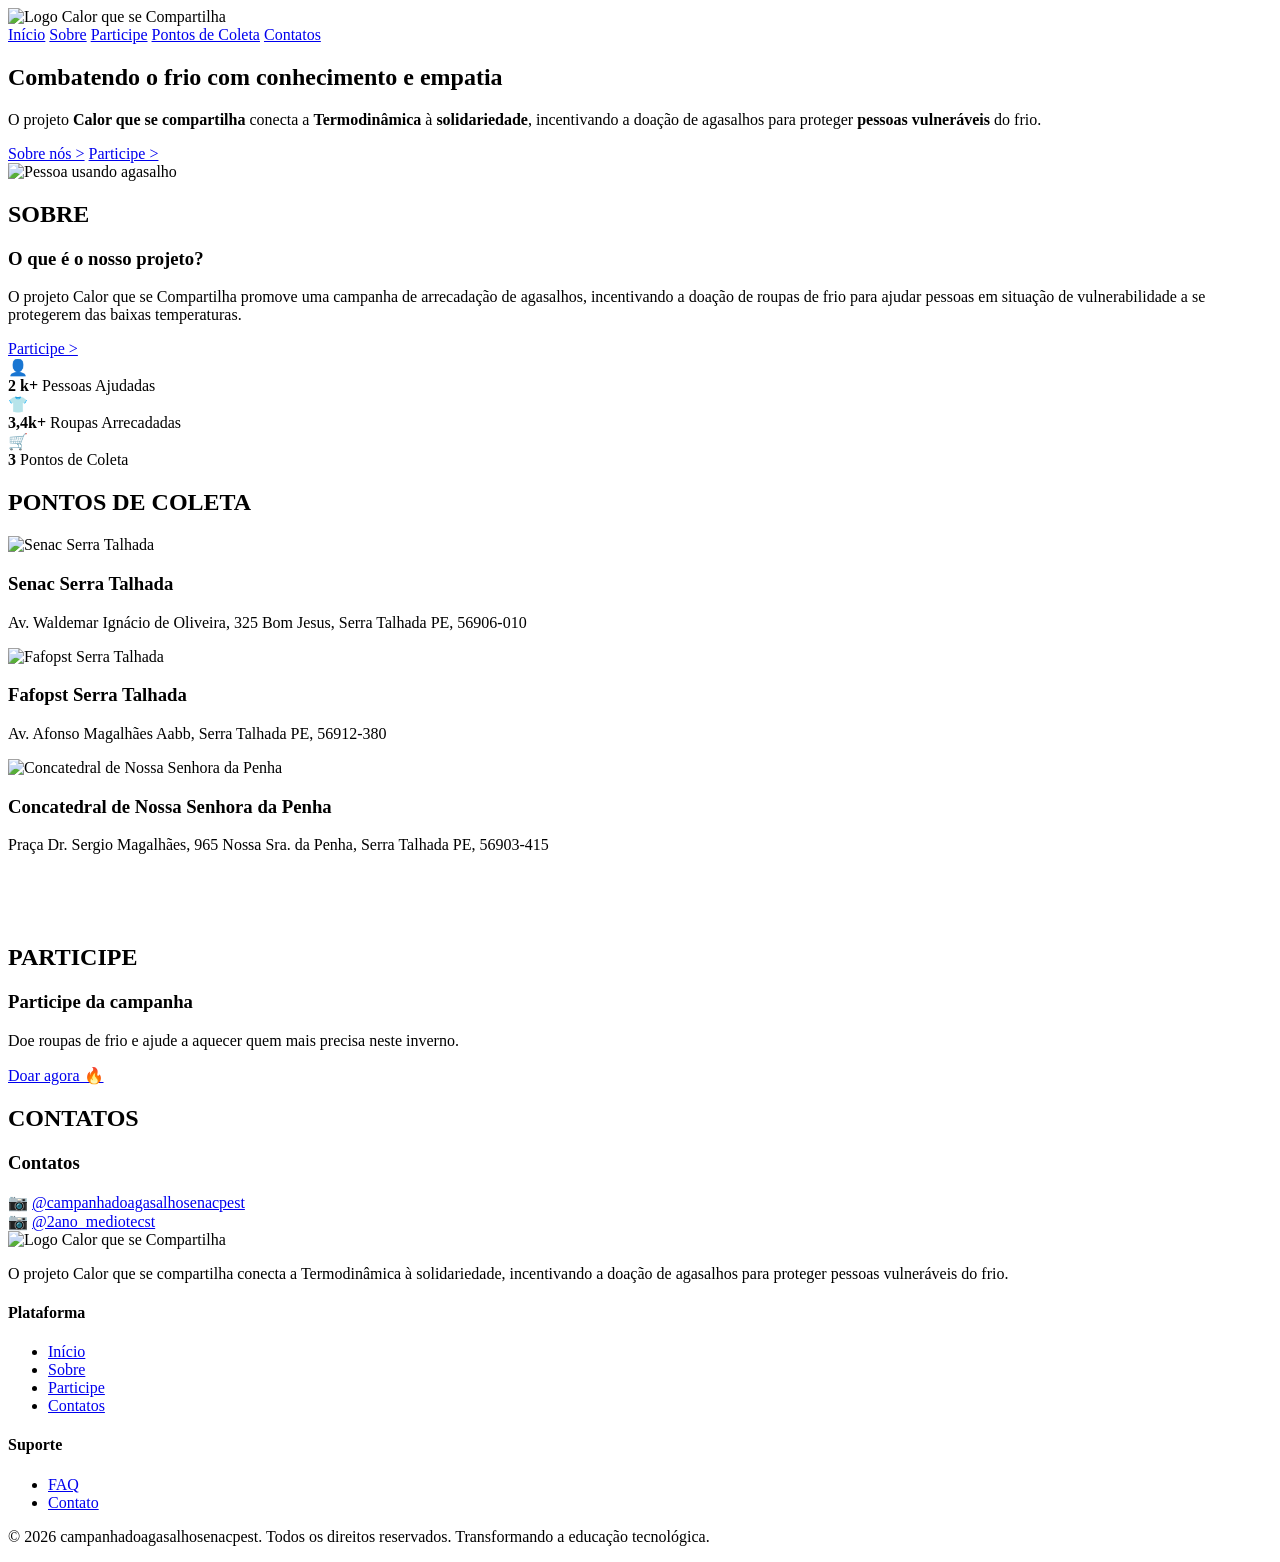
==== commit 8044652a: "Refactor index.html structure and update styles" ====
--- a/index.html
+++ b/index.html
@@ -1,125 +1,167 @@
-<html lang="pt-br">
+<!DOCTYPE html>
+<html lang="pt-BR">
 <head>
     <meta charset="UTF-8">
     <meta name="viewport" content="width=device-width, initial-scale=1.0">
     <title>Calor que se Compartilha</title>
-    <link rel="icon" type="image/svg+xml" href="favicon.svg">
-    <link rel="stylesheet" href="styles.css">
+    <link href="https://fonts.googleapis.com/css2?family=Roboto:wght@400;500;700&display=swap" rel="stylesheet">
+    <link rel="stylesheet" href="style.css">
 </head>
 <body>
-    <div class="page">
-        <header>
-            <div class="header-inner">
-                <a class="logo" href="#">
-                    <span class="logo-mark" aria-hidden="true">❤</span>
-                    <span>Calor que se Compartilha</span>
-                </a>
-                <nav>
-                    <ul>
-                        <li><a href="#inicio">Início</a></li>
-                        <li><a href="#sobre">Sobre</a></li>
-                        <li><a href="#contatos">Contatos</a></li>
-                        <li><a class="btn-nav" href="#participe">Participe</a></li>
-                    </ul>
-                </nav>
-            </div>
-        </header>
+    <header>
+        <img src="logo.png" alt="Logo Calor que se Compartilha">
+        <nav>
+            <a href="#inicio">Início</a>
+            <a href="#sobre">Sobre</a>
+            <a href="#participe">Participe</a>
+            <a href="#pontos">Pontos de Coleta</a>
+            <a href="#contatos">Contatos</a>
+        </nav>
+    </header>
 
-        <main>
-            <section class="hero" id="inicio">
-                <div class="hero-copy">
-                    <p class="eyebrow">Combatendo o frio com conhecimento e empatia</p>
-                    <h1>O projeto Calor que se Compartilha conecta a Termodinâmica à solidariedade.</h1>
-                    <p>Incentivamos a doação de agasalhos para proteger pessoas vulneráveis do frio e unir ciência e ação social.</p>
-                    <div class="hero-actions">
-                        <a class="btn btn-primary" href="#sobre">Sobre nós</a>
-                        <a class="btn btn-secondary" href="#participe">Participe</a>
-                    </div>
-                </div>
-                <div class="hero-visual" aria-hidden="true"></div>
-            </section>
-
-            <section class="about" id="sobre">
-                <div class="section-title">SOBRE</div>
-                <div class="about-card">
-                    <div>
-                        <h2>Combatendo o frio com solidariedade e ação</h2>
-                        <p>O projeto Calor que se Compartilha promove a campanha de arrecadação de agasalhos, incentivando a doação de roupas de frio para ajudar pessoas em situação de vulnerabilidade a se protegerem das baixas temperaturas.</p>
-                    </div>
-                    <a class="btn btn-primary btn-small" href="#participe">Participe</a>
-                </div>
-            </section>
-
-            <section class="stats">
-                <article class="stat-card">
-                    <div class="stat-icon">👥</div>
-                    <strong>2k+</strong>
-                    <p>Pessoas ajudadas</p>
-                </article>
-                <article class="stat-card">
-                    <div class="stat-icon">🧥</div>
-                    <strong>100</strong>
-                    <p>Roupas arrecadadas</p>
-                </article>
-                <article class="stat-card">
-                    <div class="stat-icon">📍</div>
-                    <strong>3</strong>
-                    <p>Pontos de coleta</p>
-                </article>
-            </section>
-
-            <section class="collect-points" id="participe">
-                <h2>Pontos de coleta</h2>
-                <div class="points-grid">
-                    <article class="point-card">
-                        <div class="point-image image-1"></div>
-                        <div class="point-copy">
-                            <h3>Senac Serra Talhada</h3>
-                            <p>Av. Waldemar Ignácio de Oliveira, 325 - Bom Jesus, Serra Talhada - PE, 56906-010</p>
-                        </div>
-                    </article>
-                    <article class="point-card">
-                        <div class="point-image image-2"></div>
-                        <div class="point-copy">
-                            <h3>gugugaga Serra Talhada</h3>
-                            <p>Av. Waldemar Ignácio de Oliveira, 325 - Bom Jesus, Serra Talhada - PE, 56906-010</p>
-                        </div>
-                    </article>
-                    <article class="point-card">
-                        <div class="point-image image-3"></div>
-                        <div class="point-copy">
-                            <h3>lepra Serra Talhada</h3>
-                            <p>Av. Waldemar Ignácio de Oliveira, 325 - Bom Jesus, Serra Talhada - PE, 56906-010</p>
-                        </div>
-                    </article>
-                </div>
-            </section>
-        </main>
-
-        <footer>
-            <div class="footer-inner">
-                <div class="footer-brand">
-                    <span class="logo-mark">❤</span>
-                    <div>
-                        <strong>Calor que se Compartilha</strong>
-                        <p>O projeto de arrecadação de agasalhos para quem enfrenta o frio.</p>
-                    </div>
-                </div>
-                <div class="footer-links">
-                    <div>
-                        <span class="footer-title">Plataforma</span>
-                        <a href="#">Início</a>
-                        <a href="#">Sobre</a>
-                    </div>
-                    <div>
-                        <span class="footer-title">Suporte</span>
-                        <a href="#">FAQ</a>
-                        <a href="#">Contato</a>
-                    </div>
+    <main>
+        <section id="inicio">
+            <div class="inicio-texto">
+                <h1>Combatendo o frio com conhecimento e empatia</h1>
+                <p>
+                    O projeto <strong>Calor que se compartilha</strong> conecta a
+                    <strong>Termodinâmica</strong> à <strong>solidariedade</strong>, incentivando a
+                    doação de agasalhos para proteger <strong>pessoas vulneráveis</strong> do frio.
+                </p>
+                <div class="inicio-botoes">
+                    <a href="#sobre" class="btn-primario">Sobre nós &gt;</a> <!--O &gt é para colocar o sinal de ">" no botão-->
+                    <a href="#participe" class="btn-secundario">Participe &gt;</a>
                 </div>
             </div>
-            <div class="footer-copy">© 2026 Calor que se Compartilha. Todos os direitos reservados.</div>
-        </footer>
+            <div class="inicio-imagem">
+                <img src="pessoaagasalhada.png" alt="Pessoa usando agasalho">
+            </div>
+        </section>
+
+        <section id="sobre">
+            <h2>SOBRE</h2>
+
+            <article class="sobre-blocodetexto">
+                <div>
+                    <h3>O que é o nosso projeto?</h3>
+                    <p>
+                        O projeto Calor que se Compartilha promove uma campanha de arrecadação de agasalhos,
+                        incentivando a doação de roupas de frio para ajudar pessoas em situação de
+                        vulnerabilidade a se protegerem das baixas temperaturas.
+                    </p>
+                </div>
+                <a href="#participe">Participe &gt;</a>
+            </article>
+
+            <div class="status">
+                <div class="stat-bloco">
+                    <div class="icone">👤</div>
+                    <strong>2 k+</strong>
+                    <span>Pessoas Ajudadas</span>
+                </div>
+                <div class="stat-bloco">
+                    <div class="icone">👕</div>
+                    <strong>3,4k+</strong>
+                    <span>Roupas Arrecadadas</span>
+                </div>
+                <div class="stat-bloco">
+                    <div class="icone">🛒</div>
+                    <strong>3</strong>
+                    <span>Pontos de Coleta</span>
+                </div>
+            </div>
+        </section>
+        <section id="pontos">
+            <h2>PONTOS DE COLETA</h2>
+
+            <div class="pontos-bloco">
+                <article class="ponto-bloco">
+                    <img src="senac.png" alt="Senac Serra Talhada">
+                    <div class="ponto-info">
+                        <h3>Senac Serra Talhada</h3>
+                        <p>Av. Waldemar Ignácio de Oliveira, 325 Bom Jesus, Serra Talhada PE, 56906-010</p>
+                    </div>
+                </article>
+
+                <article class="ponto-bloco">
+                    <img src="fafopst.png" alt="Fafopst Serra Talhada">
+                    <div class="ponto-info">
+                        <h3>Fafopst Serra Talhada</h3>
+                        <p>Av. Afonso Magalhães Aabb, Serra Talhada PE, 56912-380</p>
+                    </div>
+                </article>
+
+                <article class="ponto-bloco">
+                    <img src="igrejacatolica.png" alt="Concatedral de Nossa Senhora da Penha">
+                    <div class="ponto-info">
+                        <h3>Concatedral de Nossa Senhora da Penha</h3>
+                        <p>Praça Dr. Sergio Magalhães, 965 Nossa Sra. da Penha, Serra Talhada PE, 56903-415</p>
+                    </div>
+                </article>
+            </div>
+        </section>
+
+        <div class="banner-imagens" aria-hidden="true">
+            <div><img src="carrosel1.png" alt=""></div>
+            <div><img src="carrosel2.png" alt=""></div>
+            <div><img src="carrosel3.png" alt=""></div>
+        </div>
+
+        <section id="participe">
+            <h2>PARTICIPE</h2>
+            <div class="participe-bloco">
+                <h3>Participe da campanha</h3>
+                <p>Doe roupas de frio e ajude a aquecer quem mais precisa neste inverno.</p>
+                <a href="#contatos" class="btn-doar">Doar agora 🔥</a>
+            </div>
+        </section>
+
+        <section id="contatos">
+            <h2>CONTATOS</h2>
+            <div class="contatos-bloco">
+                <h3>Contatos</h3>
+                <div class="contato-item">
+                    <span>📷</span>
+                    <a href="https://instagram.com/campanhadoagasalhosenacpest" target="_blank">@campanhadoagasalhosenacpest</a><!--O target é parar abrir outra aba quando clicar-->
+                </div>
+                <div class="contato-item">
+                    <span>📷</span>
+                    <a href="https://instagram.com/2ano_mediotecst" target="_blank">@2ano_mediotecst</a>
+                </div>
+            </div>
+        </section>
+
+    </main>
+
+    <footer>
+        <div class="footer-marca">
+            <img src="logo.png" alt="Logo Calor que se Compartilha">
+            <p>O projeto Calor que se compartilha conecta a Termodinâmica à solidariedade, incentivando a doação de agasalhos para proteger pessoas vulneráveis do frio.</p>
+        </div>
+
+        <div class="footer-links">
+            <div class="footer-coluna">
+                <h4>Plataforma</h4>
+                <ul>
+                    <li><a href="#inicio">Início</a></li>
+                    <li><a href="#sobre">Sobre</a></li>
+                    <li><a href="#participe">Participe</a></li>
+                    <li><a href="#contatos">Contatos</a></li>
+                </ul>
+            </div>
+            <div class="footer-coluna">
+                <h4>Suporte</h4>
+                <ul>
+                    <li><a href="#">FAQ</a></li>
+                    <li><a href="#">Contato</a></li>
+                </ul>
+            </div>
+        </div>
+    </footer>
+
+    <div class="footer-copyright">
+        <p>© 2026 campanhadoagasalhosenacpest. Todos os direitos reservados. Transformando a educação tecnológica.</p>
     </div>
+
 </body>
-</html> 
+</html>
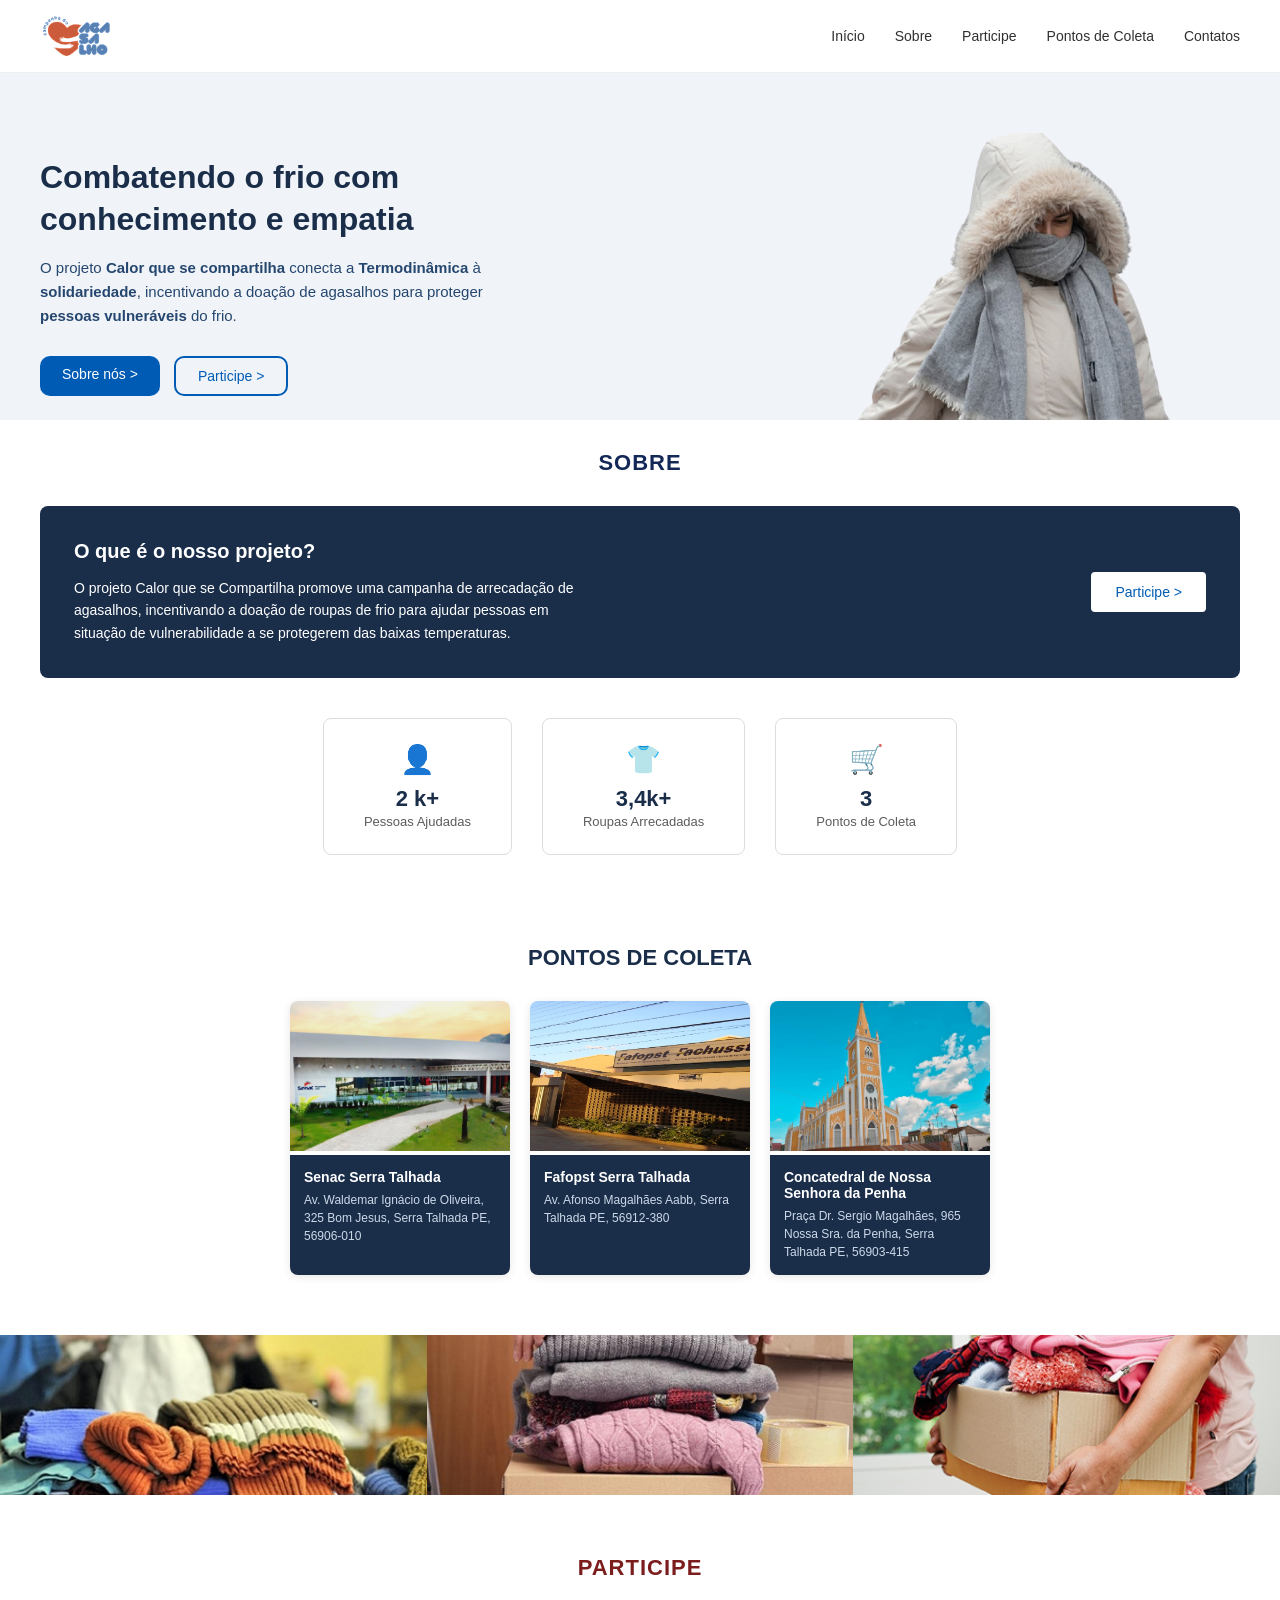
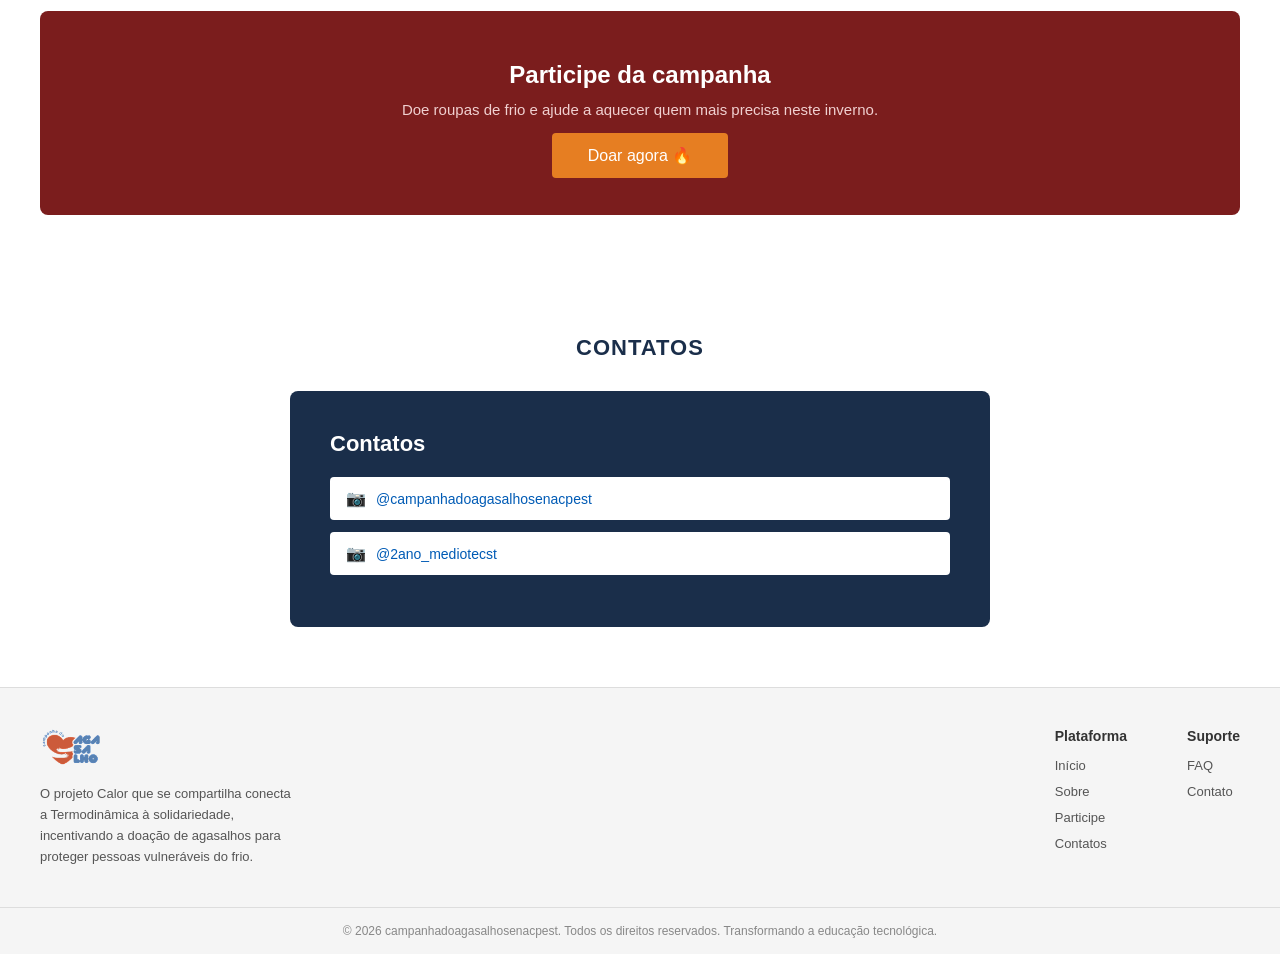
==== commit 499ec035: "Add favicon link to index.html" ====
--- a/index.html
+++ b/index.html
@@ -4,6 +4,7 @@
     <meta charset="UTF-8">
     <meta name="viewport" content="width=device-width, initial-scale=1.0">
     <title>Calor que se Compartilha</title>
+    <link rel="icon" href="favicon.svg" type="image/svg+xml">
     <link href="https://fonts.googleapis.com/css2?family=Roboto:wght@400;500;700&display=swap" rel="stylesheet">
     <link rel="stylesheet" href="style.css">
 </head>
--- a/style.css
+++ b/style.css
@@ -0,0 +1,428 @@
+* {
+    margin: 0;
+    padding: 0;
+    box-sizing: border-box;
+}
+
+body {
+    font-family: 'Roboto', sans-serif;
+    color: #333333;
+    background-color: #fff;
+}
+
+/* ----------------------------------------------------------------------------------------- */
+/* header do site */
+/* ----------------------------------------------------------------------------------------- */
+
+header {
+    display: flex;
+    justify-content: space-between;
+    align-items: center;
+    padding: 14px 40px;
+    background-color: #fff;
+    border-bottom: 1px solid #eee;
+}
+
+header img {
+    width: 70px;
+}
+
+header nav {
+    display: flex;
+    gap: 30px;
+}
+
+header nav a {
+    text-decoration: none;
+    color: #303030;
+    font-size: 14px;
+}
+
+header nav a:hover {
+    color: #005BB5;
+}
+
+/* ----------------------------------------------------------------------------------------- */
+/* Body - inicio */
+/* ----------------------------------------------------------------------------------------- */
+
+#inicio {
+    display: flex;
+    align-items: center;
+    justify-content: space-between;
+    padding: 60px 40px 0 40px;
+    background-color: #f0f4f8;
+}
+
+#inicio .inicio-texto {
+    max-width: 480px;
+}
+
+#inicio h1 {
+    font-size: 32px;
+    font-weight: 700;
+    color: #1a2e4a;
+    margin-bottom: 16px;
+    line-height: 1.3;
+}
+
+#inicio p {
+    font-size: 15px;
+    color: #25466E;
+    margin-bottom: 28px;
+    line-height: 1.6;
+}
+
+#inicio p strong {
+    font-weight: 700;
+    color: #25466E;
+}
+
+.inicio-botoes {
+    display: flex;
+    gap: 14px;
+}
+
+.btn-primario {
+    background-color: #005BB5;
+    color: #fff;
+    padding: 10px 22px;
+    border-radius: 10px;
+    font-size: 14px;
+    text-decoration: none;
+}
+
+.btn-secundario {
+    background-color: transparent;
+    color: #005BB5;
+    border: 2px solid #005BB5;
+    padding: 10px 22px;
+    border-radius: 10px;
+    font-size: 14px;
+    text-decoration: none;
+}
+
+#inicio .inicio-imagem{
+    display: flex;
+    align-items: flex-end;
+}
+
+#inicio .inicio-imagem img {
+    width: 500px;
+    display: block;
+}
+
+/* ----------------------------------------------------------------------------------------- */
+/* Body - sobre */
+/* ----------------------------------------------------------------------------------------- */
+
+#sobre {
+    padding: 30px 40px;
+    text-align: center;
+}
+
+#sobre h2 { /* título */
+    font-size: 22px;
+    font-weight: 700;
+    color: #132857;
+    margin-bottom: 30px;
+    letter-spacing: 1px;
+}
+
+.sobre-blocodetexto {
+    background-color: #1a2e4a;
+    color: #fff;
+    border-radius: 8px;
+    padding: 34px;
+    display: flex;
+    justify-content: space-between;
+    align-items: center;
+    text-align: left;
+    margin-bottom: 40px;
+}
+
+.sobre-blocodetexto h3 {
+    font-size: 20px;
+    margin-bottom: 14px;
+}
+
+.sobre-blocodetexto p {
+    font-size: 14px;
+    line-height: 1.6;
+    max-width: 500px;
+}
+
+.sobre-blocodetexto a {
+    border: 2px solid #fff;
+    background-color: #fff;
+    color: #005BB5;
+    padding: 10px 22px;
+    border-radius: 4px;
+    text-decoration: none;
+    font-size: 14px;
+    white-space: nowrap;
+}
+
+/* ----------------------------------------------------------------------------------------- */
+/* Body - Andamento das pessoas, roupas e pontos de coleta*/
+/* ----------------------------------------------------------------------------------------- */
+
+.status {
+    display: flex;
+    justify-content: center;
+    gap: 30px;
+}
+
+.stat-bloco {
+    border: 1px solid #ddd;
+    border-radius: 8px;
+    padding: 24px 40px;
+    text-align: center;
+}
+
+.stat-bloco .icone {
+    font-size: 28px;
+    margin-bottom: 10px;
+}
+
+.stat-bloco strong {
+    display: block;
+    font-size: 22px;
+    font-weight: 700;
+    color: #1a2e4a;
+}
+
+.stat-bloco span {
+    font-size: 13px;
+    color: #5c5c5c;
+}
+
+/* ----------------------------------------------------------------------------------------- */
+/* Body - pontos de coleta */
+/* ----------------------------------------------------------------------------------------- */
+
+#pontos {
+    padding: 60px 40px;
+    text-align: center;
+}
+
+#pontos h2 {
+    font-size: 22px;
+    font-weight: 700;
+    color: #1a2e4a;
+    margin-bottom: 30px;
+}
+
+.pontos-bloco {
+    display: flex;
+    justify-content: center;
+    gap: 20px;
+}
+
+.ponto-bloco {
+    width: 220px;
+    border-radius: 8px;
+    overflow: hidden; /* Serve para a imagem ficar dentro da borda e ficar arredondada junto dela*/
+    text-align: left;
+    box-shadow: 0 2px 8px rgba(0,0,0,0.1);
+}
+
+.ponto-bloco img {
+    width: 100%;
+    height: 150px;
+    object-fit: cover;
+}
+
+.ponto-bloco .ponto-info {
+    background-color: #1a2e4a;
+    color: #fff;
+    padding: 14px;
+    height: 100%;
+}
+
+.ponto-bloco .ponto-info h3 {
+    font-size: 14px;
+    font-weight: 700;
+    margin-bottom: 6px;
+}
+
+.ponto-bloco .ponto-info p {
+    font-size: 12px;
+    line-height: 1.5;
+    color: #ccd9e8;
+}
+
+.banner-imagens {
+    display: flex;
+    height: 160px;
+    overflow: hidden;
+}
+
+.banner-imagens div {
+    flex: 1;
+    overflow: hidden;
+}
+
+.banner-imagens div img {
+    width: 100%;
+    height: 100%;
+    object-fit: cover;
+}
+
+/* ----------------------------------------------------------------------------------------- */
+/* Body - participe */
+/* ----------------------------------------------------------------------------------------- */
+
+#participe {
+    padding: 60px 40px;
+    text-align: center;
+}
+
+#participe h2 {
+    font-size: 22px;
+    font-weight: 700;
+    color: #7b1d1d;
+    margin-bottom: 30px;
+    letter-spacing: 1px;
+}
+
+.participe-bloco {
+    background-color: #7b1d1d;
+    color: #fff;
+    border-radius: 8px;
+    padding: 50px 40px;
+}
+
+.participe-bloco h3 {
+    font-size: 24px;
+    font-weight: 700;
+    margin-bottom: 12px;
+}
+
+.participe-bloco p {
+    font-size: 15px;
+    margin-bottom: 28px;
+    color: #f0d0d0;
+}
+
+.btn-doar {
+    background-color: #e67e22;
+    color: #fff;
+    padding: 14px 36px;
+    border-radius: 4px;
+    font-size: 16px;
+    font-weight: 500;
+    text-decoration: none;
+}
+
+/* ----------------------------------------------------------------------------------------- */
+/* Body - Contatos*/
+/* ----------------------------------------------------------------------------------------- */
+
+#contatos {
+    padding: 60px 40px;
+    text-align: center;
+}
+
+#contatos h2 {
+    font-size: 22px;
+    font-weight: 700;
+    color: #1a2e4a;
+    margin-bottom: 30px;
+    letter-spacing: 1px;
+}
+
+.contatos-bloco {
+    background-color: #1a2e4a;
+    color: #fff;
+    border-radius: 8px;
+    padding: 40px;
+    text-align: left;
+    max-width: 700px;
+    margin: 0 auto;
+}
+
+.contatos-bloco h3 {
+    font-size: 22px;
+    font-weight: 700;
+    margin-bottom: 20px;
+}
+
+.contato-item {
+    background-color: #fff;
+    border-radius: 4px;
+    padding: 12px 16px;
+    margin-bottom: 12px;
+    display: flex;
+    align-items: center;
+    gap: 10px;
+}
+
+.contato-item a {
+    color: #005BB5;
+    text-decoration: none;
+    font-size: 14px;
+}
+
+/* ----------------------------------------------------------------------------------------- */
+/* Body - Rodapé */
+/* ----------------------------------------------------------------------------------------- */
+
+footer {
+    background-color: #f5f5f5;
+    padding: 40px;
+    display: flex;
+    justify-content: space-between;
+    align-items: flex-start;
+    border-top: 1px solid #ddd;
+}
+
+.footer-marca img {
+    width: 60px;
+    margin-bottom: 14px;
+}
+
+.footer-marca p {
+    font-size: 13px;
+    color: #555;
+    max-width: 260px;
+    line-height: 1.6;
+}
+
+.footer-links {
+    display: flex;
+    gap: 60px;
+}
+
+.footer-coluna h4 {
+    font-size: 14px;
+    font-weight: 700;
+    margin-bottom: 12px;
+}
+
+.footer-coluna ul {
+    list-style: none;
+}
+
+.footer-coluna ul li {
+    margin-bottom: 8px;
+}
+
+.footer-coluna ul li a {
+    text-decoration: none;
+    font-size: 13px;
+    color: #555;
+}
+
+.footer-coluna ul li a:hover {
+    color: #005BB5;
+}
+
+.footer-copyright {
+    background-color: #f5f5f5;
+    text-align: center;
+    padding: 16px;
+    font-size: 12px;
+    color: #888;
+    border-top: 1px solid #ddd;
+}
